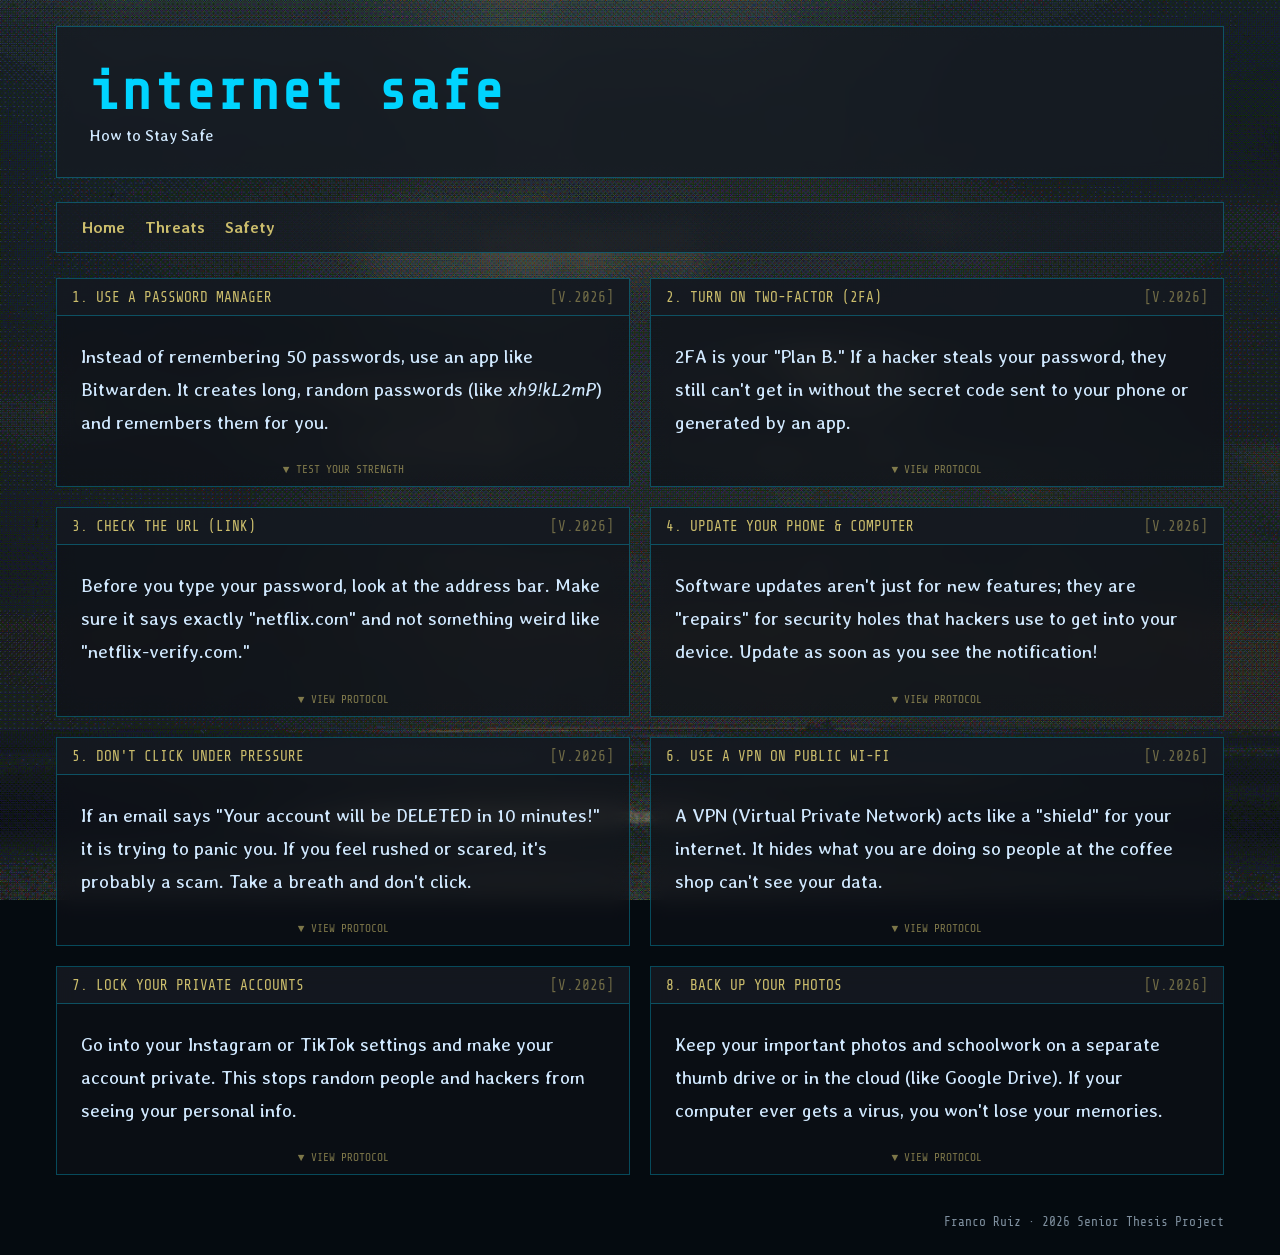
==== safety.html @ c8235731 "Initial upload of website files This commit includes the Home, Threats, and Safety pages, along with" ====
<!DOCTYPE html>
<html lang="en">
<head>
    <meta charset="UTF-8">
    <meta name="viewport" content="width=device-width, initial-scale=1.0">
    <title>Internet Safety Basics | Safety</title>
    <link rel="stylesheet" href="styles.css">
</head>
<body>
    <div class="tablet">
        <header>
            <h1 id="typewriter">internet safety basics</h1>
            <p>How to Stay Safe</p>
        </header>

        <nav>
            <a href="index.html">Home</a>
            <a href="threats.html">Threats</a>
            <a href="safety.html">Safety</a>
        </nav>

        <main class="grid-container">
            <div class="box grid-item clickable" onclick="checkToggle(event, this)">
                <div class="box-header">1. Use a Password Manager</div>
                <div class="box-content">
                    <p>Instead of remembering 50 passwords, use an app like Bitwarden. It creates long, random passwords (like <em>xh9!kL2mP</em>) and remembers them for you.</p>
                </div>
                <div class="example-section">
                    <p>> INTERACTIVE STRENGTH TESTER:</p>
                    <div class="pass-checker-container">
                        <input type="text" id="password-input" placeholder="Type a password..." onkeyup="checkStrength(this.value)">
                        <div class="strength-bar" id="strength-bar"></div>
                        <span id="strength-text">Enter at least 8 characters...</span>
                    </div>
                    <p style="margin-top:10px;">> Rule: Aim for 12+ characters with symbols.</p>
                </div>
                <div class="click-hint">▼ TEST YOUR STRENGTH</div>
            </div>

            <div class="box grid-item clickable" onclick="this.classList.toggle('active')">
                <div class="box-header">2. Turn on Two-Factor (2FA)</div>
                <div class="box-content">
                    <p>2FA is your "Plan B." If a hacker steals your password, they still can't get in without the secret code sent to your phone or generated by an app.</p>
                </div>
                <div class="example-section">
                    <p>> Layer 1: Password (Stolen)</p>
                    <p>> Layer 2: 6-Digit SMS Code (Blocked!)</p>
                    <p>> Result: Hacker is denied access despite having your password.</p>
                </div>
                <div class="click-hint">▼ VIEW PROTOCOL</div>
            </div>

            <div class="box grid-item clickable" onclick="this.classList.toggle('active')">
                <div class="box-header">3. Check the URL (Link)</div>
                <div class="box-content">
                    <p>Before you type your password, look at the address bar. Make sure it says exactly "netflix.com" and not something weird like "netflix-verify.com."</p>
                </div>
                <div class="example-section">
                    <p>> VERIFYING DOMAIN...</p>
                    <p>> Look for the Padlock icon.</p>
                    <p>> Check for "https://" which means your connection is encrypted.</p>
                </div>
                <div class="click-hint">▼ VIEW PROTOCOL</div>
            </div>

            <div class="box grid-item clickable" onclick="this.classList.toggle('active')">
                <div class="box-header">4. Update Your Phone & Computer</div>
                <div class="box-content">
                    <p>Software updates aren't just for new features; they are "repairs" for security holes that hackers use to get into your device. Update as soon as you see the notification!</p>
                </div>
                <div class="example-section">
                    <p>> Downloading security patches...</p>
                    <p>> Reason: Developers find bugs (zero-days) that hackers use. Updating closes those doors forever.</p>
                </div>
                <div class="click-hint">▼ VIEW PROTOCOL</div>
            </div>

            <div class="box grid-item clickable" onclick="this.classList.toggle('active')">
                <div class="box-header">5. Don't Click Under Pressure</div>
                <div class="box-content">
                    <p>If an email says "Your account will be DELETED in 10 minutes!" it is trying to panic you. If you feel rushed or scared, it's probably a scam. Take a breath and don't click.</p>
                </div>
                <div class="example-section">
                    <p>> Analysis: Psychological manipulation detected.</p>
                    <p>> Scammers rely on urgency to bypass your common sense. Wait 10 minutes before reacting.</p>
                </div>
                <div class="click-hint">▼ VIEW PROTOCOL</div>
            </div>

            <div class="box grid-item clickable" onclick="this.classList.toggle('active')">
                <div class="box-header">6. Use a VPN on Public Wi-Fi</div>
                <div class="box-content">
                    <p>A VPN (Virtual Private Network) acts like a "shield" for your internet. It hides what you are doing so people at the coffee shop can't see your data.</p>
                </div>
                <div class="example-section">
                    <p>> VPN Tunnel Active...</p>
                    <p>> Your IP: [HIDDEN]</p>
                    <p>> Your Traffic: [ENCRYPTED]</p>
                </div>
                <div class="click-hint">▼ VIEW PROTOCOL</div>
            </div>

            <div class="box grid-item clickable" onclick="this.classList.toggle('active')">
                <div class="box-header">7. Lock Your Private Accounts</div>
                <div class="box-content">
                    <p>Go into your Instagram or TikTok settings and make your account private. This stops random people and hackers from seeing your personal info.</p>
                </div>
                <div class="example-section">
                    <p>> Privacy Wall: ENGAGED</p>
                    <p>> Visibility: Friends Only</p>
                    <p>> Metadata: Stripped from public view.</p>
                </div>
                <div class="click-hint">▼ VIEW PROTOCOL</div>
            </div>

            <div class="box grid-item clickable" onclick="this.classList.toggle('active')">
                <div class="box-header">8. Back Up Your Photos</div>
                <div class="box-content">
                    <p>Keep your important photos and schoolwork on a separate thumb drive or in the cloud (like Google Drive). If your computer ever gets a virus, you won't lose your memories.</p>
                </div>
                <div class="example-section">
                    <p>> Backup Rule: 3-2-1</p>
                    <p>> 3 copies of data, 2 different formats, 1 copy kept offline.</p>
                </div>
                <div class="click-hint">▼ VIEW PROTOCOL</div>
            </div>
        </main>

        <footer>Franco Ruiz · 2026 Senior Thesis Project</footer>
    </div>

    <script>
        // Typewriter Animation
        const h1 = document.getElementById('typewriter');
        const text = h1.innerText; h1.innerHTML = ''; let i = 0;
        function type() { 
            if (i < text.length) { 
                h1.innerHTML += text.charAt(i) === ' ' ? '&nbsp;' : text.charAt(i); 
                i++; 
                setTimeout(type, 100); 
            } 
        }
        type();

        // Prevents box from closing when clicking inside the input field
        function checkToggle(e, box) {
            if (e.target.id !== 'password-input') {
                box.classList.toggle('active');
            }
        }

        // Interactive Password Logic
        function checkStrength(p) {
            let strength = 0;
            const bar = document.getElementById('strength-bar');
            const txt = document.getElementById('strength-text');

            if (p.length > 5) strength++;
            if (p.length > 10) strength++;
            if (/[0-9]/.test(p)) strength++;
            if (/[!@#$%^&*]/.test(p)) strength++;

            if (p.length === 0) {
                bar.style.width = '0%';
                txt.innerText = 'Enter at least 8 characters...';
            } else if (strength < 2) {
                bar.style.width = '33%';
                bar.style.background = '#ff4d4d';
                txt.innerText = 'STATUS: WEAK';
                txt.style.color = '#ff4d4d';
            } else if (strength < 4) {
                bar.style.width = '66%';
                bar.style.background = '#ffd700';
                txt.innerText = 'STATUS: MEDIUM';
                txt.style.color = '#ffd700';
            } else {
                bar.style.width = '100%';
                bar.style.background = '#00ff88';
                txt.innerText = 'STATUS: STRONG';
                txt.style.color = '#00ff88';
            }
        }
    </script>
</body>
</html>
---- styles.css ----
/* --- High-End Hybrid Variables --- */
@import url('https://fonts.googleapis.com/css2?family=Averia+Libre:ital,wght@0,300;0,400;0,700;1,300;1,400;1,700&family=Share+Tech+Mono&display=swap');

:root {
    --bg-dark: #050b10;
    --box-bg: rgba(13, 17, 23, 0.7); 
    --border-color: rgba(0, 212, 255, 0.3);
    --accent-cyan: #00d4ff;
    --accent-gold: #cbbd6c;
    --text-soft: #d1e9ff;
    --header-bg: rgba(22, 27, 34, 0.8);
}

/* --- Basic Setup --- */
* {
    margin: 0;
    padding: 0;
    box-sizing: border-box;
    cursor: cell; 
}

body {
    background-color: var(--bg-dark);
    background-image: 
        linear-gradient(to bottom, rgba(5, 11, 16, 0.6), rgba(5, 11, 16, 0.6)),
        url('assets/heaven.png'); 
    background-attachment: fixed;
    background-size: cover;
    color: var(--text-soft);
    font-family: 'Averia Libre', system-ui;
    min-height: 100vh;
    padding: 2vw;
    display: flex;
    justify-content: center;
}

.tablet {
    width: 95%;
    max-width: 1400px;
    animation: fadeIn 1.2s ease-out;
}

@keyframes fadeIn {
    from { opacity: 0; transform: translateY(10px); filter: blur(5px); }
    to { opacity: 1; transform: translateY(0); filter: blur(0); }
}

/* --- Scrollbar --- */
::-webkit-scrollbar { width: 10px; }
::-webkit-scrollbar-track { background: var(--bg-dark); }
::-webkit-scrollbar-thumb { background: var(--border-color); border-radius: 5px; }
::-webkit-scrollbar-thumb:hover { background: var(--accent-cyan); }

/* --- Header & Nav --- */
header {
    background: var(--header-bg);
    border: 1px double var(--border-color);
    padding: 2rem;
    margin-bottom: 1.5rem;
    backdrop-filter: blur(8px);
}

header h1 {
    font-family: 'Share Tech Mono', monospace;
    color: var(--accent-cyan);
    text-transform: lowercase;
    letter-spacing: 2px;
    font-size: clamp(2rem, 5vw, 3.5rem);
    min-height: 1.2em;
}

nav {
    display: flex;
    gap: 20px;
    margin-bottom: 25px;
    background: var(--header-bg);
    padding: 15px 25px;
    border: 1px solid var(--border-color);
}

nav a {
    text-decoration: none;
    color: var(--accent-gold);
    font-weight: bold;
    transition: 0.2s;
}

nav a:hover {
    color: var(--accent-cyan);
    text-shadow: 0 0 10px var(--accent-cyan);
}

/* --- Layout Systems --- */
main { display: flex; gap: 20px; }
.column { display: flex; flex-direction: column; gap: 20px; flex: 1.6; }
.column.right { flex: 1; }

.grid-container {
    display: flex;
    flex-wrap: wrap;
    gap: 20px;
    width: 100%;
}

.grid-item {
    flex: 1 1 calc(50% - 20px);
    min-width: 300px;
}

/* --- The Box System --- */
.box {
    background: var(--box-bg);
    border: 1px solid var(--border-color);
    backdrop-filter: blur(10px);
    transition: all 0.3s ease;
    overflow: hidden;
    height: fit-content;
}

.box:hover {
    border-color: var(--accent-cyan);
    background: rgba(0, 212, 255, 0.05);
}

.box.clickable { cursor: pointer; }

.box-header {
    background: var(--header-bg);
    border-bottom: 1px solid var(--border-color);
    padding: 10px 15px;
    font-family: 'Share Tech Mono', monospace;
    font-size: 0.9rem;
    color: var(--accent-gold);
    text-transform: uppercase;
    display: flex;
    justify-content: space-between;
}

.box-header::after { content: " [v.2026] "; opacity: 0.5; }

.box-content {
    padding: 1.5rem;
    line-height: 1.8;
    font-size: 1.15rem;
}

/* --- Monospace Dropdown Section --- */
.example-section {
    max-height: 0;
    opacity: 0;
    overflow: hidden;
    transition: all 0.5s cubic-bezier(0.4, 0, 0.2, 1);
    background: rgba(147, 51, 234, 0.05); 
    font-family: 'Share Tech Mono', monospace;
    font-size: 1rem;
}

.box.active .example-section {
    max-height: 1000px;
    opacity: 1;
    padding: 1.5rem;
    border-top: 1px dashed var(--accent-cyan);
}

.click-hint {
    text-align: center;
    font-size: 0.7rem;
    color: var(--accent-gold);
    padding-bottom: 10px;
    font-family: 'Share Tech Mono', monospace;
    opacity: 0.6;
}

/* --- Password Checker Styles --- */
.pass-checker-container {
    margin-top: 15px;
    padding: 10px;
    background: rgba(0, 0, 0, 0.3);
    border: 1px solid var(--border-color);
}

#password-input {
    width: 100%;
    padding: 8px;
    background: #000;
    border: 1px solid var(--accent-cyan);
    color: var(--accent-cyan);
    font-family: 'Share Tech Mono', monospace;
    outline: none;
    margin-bottom: 10px;
}

.strength-bar {
    height: 5px;
    width: 0%;
    transition: 0.3s;
    background: #ff4d4d;
}

#strength-text {
    font-size: 0.8rem;
    margin-top: 5px;
    display: block;
}

/* --- Lists & Footer --- */
ul.box-list { list-style: none; }
ul.box-list li { padding: 12px 0; border-bottom: 1px dotted var(--border-color); }
.date { font-family: 'Share Tech Mono', monospace; color: var(--accent-cyan); margin-right: 10px; font-weight: bold; }

footer {
    text-align: right;
    margin-top: 40px;
    font-size: 0.8rem;
    font-family: 'Share Tech Mono', monospace;
    opacity: 0.6;
}

@media (max-width: 900px) { 
    main, .grid-container { flex-direction: column; }
    .grid-item { flex: 1 1 100%; }
}
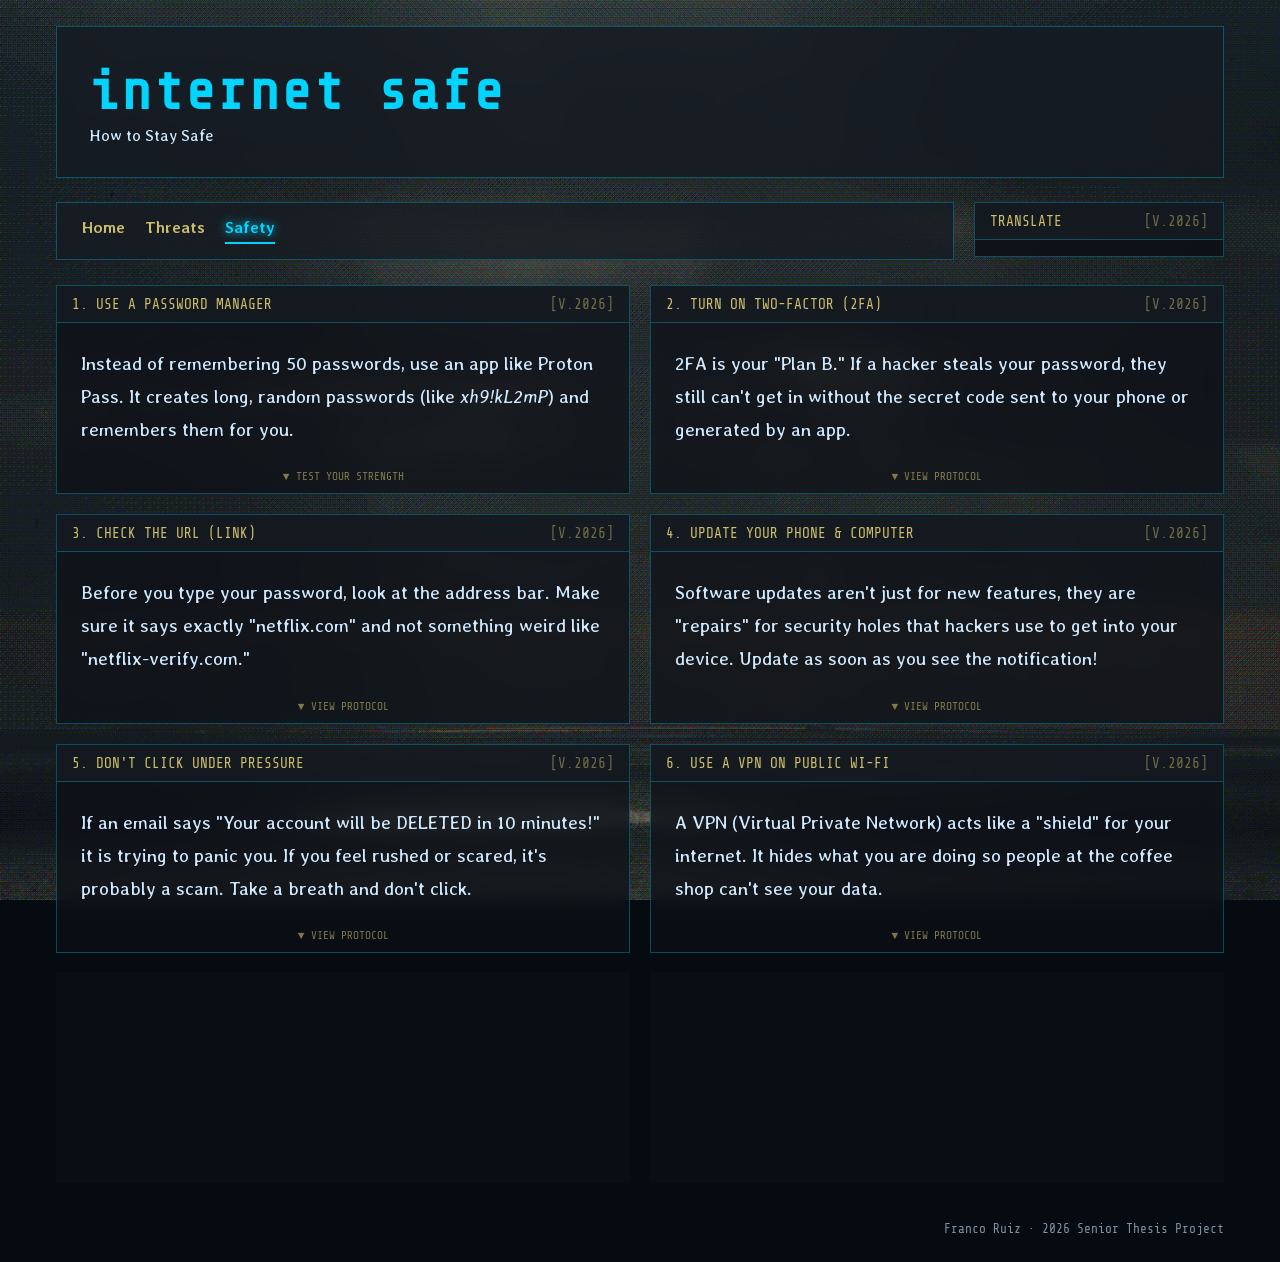
==== commit a9682123: "Enhance with translation Added a translation feature." ====
--- a/safety.html
+++ b/safety.html
@@ -13,17 +13,26 @@
             <p>How to Stay Safe</p>
         </header>
 
-        <nav>
-            <a href="index.html">Home</a>
-            <a href="threats.html">Threats</a>
-            <a href="safety.html">Safety</a>
-        </nav>
+        <div class="nav-wrapper">
+          <nav>
+               <a href="index.html">Home</a>
+               <a href="threats.html">Threats</a>
+               <a href="safety.html"class="active">Safety</a>
+          </nav>
+
+               <div class="box translation-box">
+                    <div class="box-header">Translate</div>
+                    <div class="box-content">
+                         <div id="google_translate_element"></div>
+                    </div>
+               </div>
+          </div>
 
         <main class="grid-container">
             <div class="box grid-item clickable" onclick="checkToggle(event, this)">
                 <div class="box-header">1. Use a Password Manager</div>
                 <div class="box-content">
-                    <p>Instead of remembering 50 passwords, use an app like Bitwarden. It creates long, random passwords (like <em>xh9!kL2mP</em>) and remembers them for you.</p>
+                    <p>Instead of remembering 50 passwords, use an app like Proton Pass. It creates long, random passwords (like <em>xh9!kL2mP</em>) and remembers them for you.</p>
                 </div>
                 <div class="example-section">
                     <p>> INTERACTIVE STRENGTH TESTER:</p>
@@ -66,7 +75,7 @@
             <div class="box grid-item clickable" onclick="this.classList.toggle('active')">
                 <div class="box-header">4. Update Your Phone & Computer</div>
                 <div class="box-content">
-                    <p>Software updates aren't just for new features; they are "repairs" for security holes that hackers use to get into your device. Update as soon as you see the notification!</p>
+                    <p>Software updates aren't just for new features, they are "repairs" for security holes that hackers use to get into your device. Update as soon as you see the notification!</p>
                 </div>
                 <div class="example-section">
                     <p>> Downloading security patches...</p>
@@ -182,4 +191,12 @@
         }
     </script>
 </body>
-</html>+</html>
+
+<script type="text/javascript">
+function googleTranslateElementInit() {
+  new google.translate.TranslateElement({pageLanguage: 'en'}, 'google_translate_element');
+}
+</script>
+
+<script type="text/javascript" src="//translate.google.com/translate_a/element.js?cb=googleTranslateElementInit"></script>
--- a/styles.css
+++ b/styles.css
@@ -51,7 +51,7 @@
 ::-webkit-scrollbar-thumb { background: var(--border-color); border-radius: 5px; }
 ::-webkit-scrollbar-thumb:hover { background: var(--accent-cyan); }
 
-/* --- Header & Nav --- */
+/* --- Header & Navigation Layout --- */
 header {
     background: var(--header-bg);
     border: 1px double var(--border-color);
@@ -69,13 +69,22 @@
     min-height: 1.2em;
 }
 
-nav {
-    display: flex;
+/* wrapper to place Nav and Translate side-by-side */
+.nav-wrapper {
+    display: flex;
+    justify-content: space-between;
+    align-items: flex-start;
     gap: 20px;
     margin-bottom: 25px;
+}
+
+nav {
+    display: flex;
+    gap: 20px;
     background: var(--header-bg);
     padding: 15px 25px;
     border: 1px solid var(--border-color);
+    flex: 1; /* Stretch to fill space */
 }
 
 nav a {
@@ -88,6 +97,59 @@
 nav a:hover {
     color: var(--accent-cyan);
     text-shadow: 0 0 10px var(--accent-cyan);
+}
+/* Keeps the link highlighted for the current page */
+nav a.active {
+    color: var(--accent-cyan);
+    text-shadow: 0 0 10px var(--accent-cyan);
+    border-bottom: 2px solid var(--accent-cyan); /* Optional: adds a nice underline */
+    padding-bottom: 5px;
+}
+
+/* --- Translation Module --- */
+.translation-box {
+    margin: 0 !important;
+    width: fit-content;
+    min-width: 250px;
+    animation: fadeIn 1.5s ease-out;
+}
+
+.translation-box .box-content {
+    padding: 8px 15px;
+    display: flex;
+    justify-content: center;
+    background: rgba(0, 0, 0, 0.2);
+}
+
+/* Hide Google branding */
+.goog-te-gadget span, 
+.goog-te-gadget img,
+.goog-logo-link {
+    display: none !important;
+}
+
+.goog-te-gadget {
+    font-family: 'Share Tech Mono', monospace !important;
+    color: transparent !important; /* Hides "Powered by" text */
+    font-size: 1rem !important;
+}
+
+.goog-te-combo {
+    background-color: var(--bg-dark) !important;
+    color: var(--accent-gold) !important;
+    border: 1px solid var(--border-color) !important;
+    padding: 5px 10px;
+    font-family: 'Share Tech Mono', monospace !important;
+    font-weight: bold;
+    cursor: cell;
+    outline: none;
+    transition: 0.2s;
+}
+
+.goog-te-combo:hover {
+    color: var(--accent-cyan) !important;
+    border-color: var(--accent-cyan) !important;
+    box-shadow: 0 0 10px var(--accent-cyan);
 }
 
 /* --- Layout Systems --- */
@@ -144,7 +206,7 @@
     font-size: 1.15rem;
 }
 
-/* --- Monospace Dropdown Section --- */
+/* --- Interactive Sections --- */
 .example-section {
     max-height: 0;
     opacity: 0;
@@ -216,7 +278,35 @@
     opacity: 0.6;
 }
 
+/* --- Mobile Fixes --- */
 @media (max-width: 900px) { 
     main, .grid-container { flex-direction: column; }
     .grid-item { flex: 1 1 100%; }
-}+
+    /* Stack and center Nav and Translation on mobile */
+    .nav-wrapper {
+        flex-direction: column;
+        align-items: center;
+    }
+
+    nav {
+        width: 100%;
+        justify-content: center;
+    }
+
+    .translation-box {
+        width: fit-content;
+        min-width: 280px;
+        margin: 0 auto !important;
+    }
+}
+
+@media (max-width: 600px) {
+    header h1 {
+        white-space: normal !important;
+        overflow-wrap: break-word;
+        word-break: break-word;
+        display: block;
+        line-height: 1.2;
+    }
+}
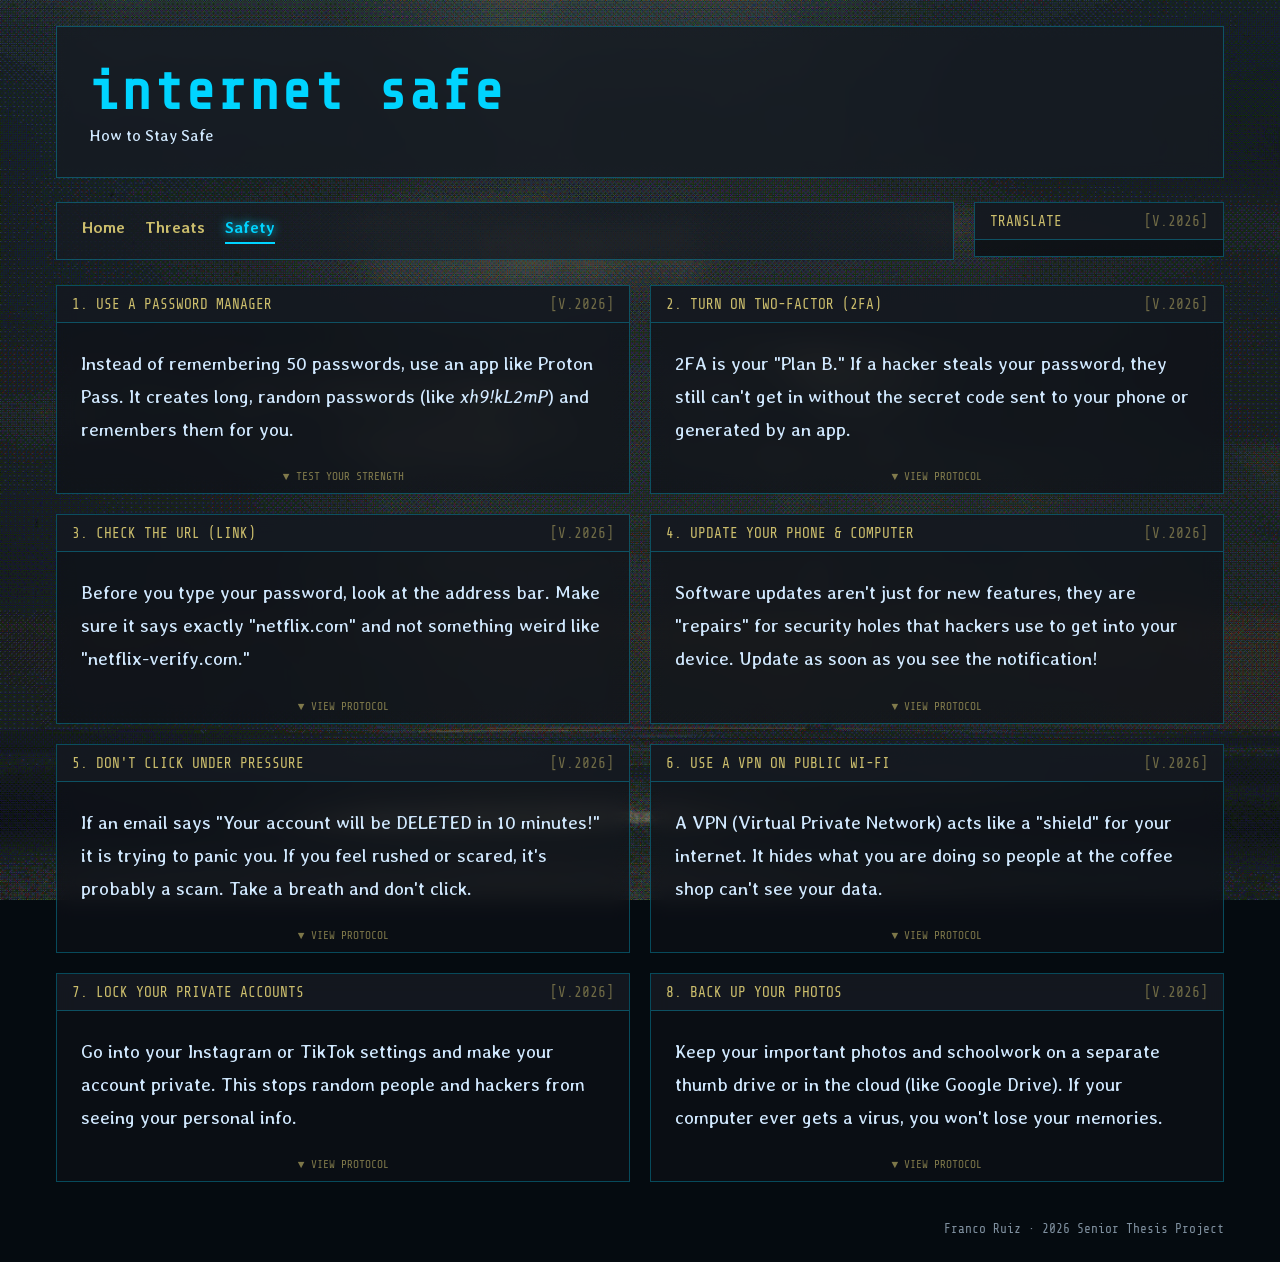
==== commit 097f04cd: "Add favicon and enhance HTML structure Added favicon link and improved HTML structure." ====
--- a/safety.html
+++ b/safety.html
@@ -5,6 +5,7 @@
     <meta name="viewport" content="width=device-width, initial-scale=1.0">
     <title>Internet Safety Basics | Safety</title>
     <link rel="stylesheet" href="styles.css">
+    <link rel="icon" type="image/png" href="assets/favicon.ico">
 </head>
 <body>
     <div class="tablet">
